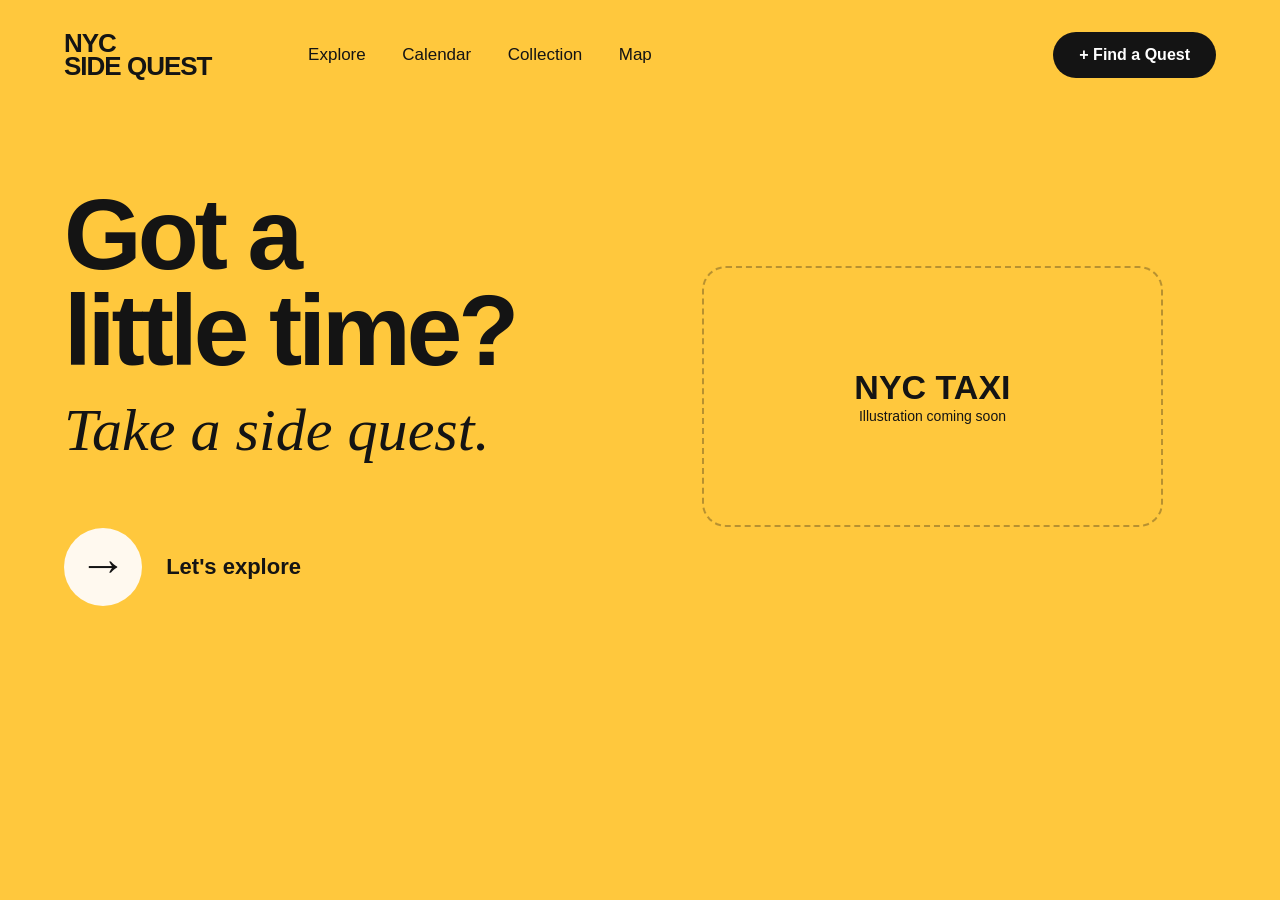
==== index.html @ efaf96ab "Replace classroom starter with NYC Side Quest Assignments 5 and 6" ====
<!doctype html>
<html lang="en">
  <head>
    <meta charset="UTF-8" />
    <meta name="viewport" content="width=device-width, initial-scale=1.0" />
    <title>NYC Side Quest | Welcome</title>
    <link rel="stylesheet" href="style.css" />
  </head>
  <body>
    <!-- START BELOW -->
     

   
<!--
SECTION INVENTORY
1. Header and Navigation
2. Welcome Hero
3. Footer
-->

<!-- HEADER -->
<header class="site-header">
  <nav class="navigation" aria-label="Main navigation">

    <!-- LOGO -->
    <a class="logo" href="index.html">
      NYC<br>SIDE QUEST
    </a>

    <!-- DESKTOP NAVIGATION -->
    <div class="desktop-nav">
      <a href="explore.html">Explore</a>
      <a href="calendar.html">Calendar</a>
      <a href="collection.html">Collection</a>
      <a href="map.html">Map</a>
    </div>

    <!-- DESKTOP ADD BUTTON -->
    <a class="add-button" href="explore.html">
      + Find a Quest
    </a>

    <!-- MOBILE SKIP -->
    <a class="mobile-skip" href="calendar.html">
      Skip
    </a>

  </nav>
</header>

<!-- WELCOME PAGE -->
<main>
  <section class="welcome">

    <!-- HEADLINE -->
    <div class="welcome-content">

      <h1>
        Got a<br>little time?
      </h1>

      <p class="handwritten">
        Take a side quest.
      </p>

      <!-- EXPLORE BUTTON -->
      <a class="explore-button" href="calendar.html">
        <span class="arrow">&rarr;</span>
        <span class="explore-label">Let's explore</span>
      </a>

    </div>

    <!-- TAXI ILLUSTRATION AREA -->
    <div class="taxi-area" aria-label="NYC taxi illustration placeholder">
      <p>NYC TAXI</p>
      <small>Illustration coming soon</small>
    </div>

  </section>
</main>



  </body>
</html>
---- style.css ----
/* === RESET === */
*,
*::before,
*::after {
  margin: 0;
  padding: 0;
  box-sizing: border-box;
}

/* START BELOW */


/* =====================================
   NYC SIDE QUEST - WELCOME PAGE
   Assignment 5
   ===================================== */

/* DESIGN TOKENS */
:root {
  --yellow: #FFC83D;
  --black: #141414;
  --cream: #FFF9EF;
}

/* BASE */

* {
  box-sizing: border-box;
}

html,
body {
  margin: 0;
  min-height: 100%;
}

body {
  background: var(--yellow);
  color: var(--black);
  font-family: Arial, Helvetica, sans-serif;
}

a {
  color: inherit;
}

/* =====================================
   DESKTOP HEADER
   ===================================== */

.site-header {
  padding: 32px 5% 16px;
  background: var(--yellow);
}

.navigation {
  position: relative;
  min-height: 75px;
}

.logo {
  display: inline-block;
  font-size: 26px;
  font-weight: 900;
  line-height: 0.9;
  letter-spacing: -1px;
  text-decoration: none;
  vertical-align: middle;
}

.desktop-nav {
  display: inline-block;
  margin-left: 8%;
  vertical-align: middle;
}

.desktop-nav a {
  display: inline-block;
  margin-right: 32px;
  font-size: 17px;
  font-weight: 500;
  text-decoration: none;
}

.desktop-nav a:hover {
  text-decoration: underline;
}

.add-button {
  float: right;
  background: var(--black);
  color: white;
  border-radius: 40px;
  padding: 14px 26px;
  text-decoration: none;
  font-size: 16px;
  font-weight: bold;
}

.mobile-skip {
  display: none;
}

/* =====================================
   DESKTOP HERO
   ===================================== */

.welcome {
  position: relative;
  padding: 64px 5% 64px;
  min-height: calc(100vh - 125px);
}

.welcome-content {
  display: inline-block;
  width: 55%;
  vertical-align: middle;
  position: relative;
  z-index: 1;
}

.welcome h1 {
  font-size: clamp(60px, 7.8vw, 124px);
  font-weight: 900;
  line-height: 0.96;
  letter-spacing: -4px;
  margin: 0 0 16px;
}

.handwritten {
  font-family: "Brush Script MT", cursive;
  font-style: italic;
  font-size: clamp(35px, 4.7vw, 76px);
  line-height: 1.15;
  margin: 0 0 64px;
}

/* EXPLORE BUTTON */

.explore-button {
  display: inline-block;
  text-decoration: none;
  color: var(--black);
  font-size: 22px;
  font-weight: bold;
}

.arrow {
  display: inline-block;
  width: 78px;
  height: 78px;
  line-height: 73px;
  text-align: center;
  background: var(--cream);
  border-radius: 50%;
  font-size: 48px;
  font-weight: normal;
  vertical-align: middle;
  margin-right: 18px;
}

.explore-label {
  vertical-align: middle;
}

/* TAXI PLACEHOLDER */

.taxi-area {
  display: inline-block;
  width: 40%;
  min-height: 260px;
  padding: 100px 16px;
  vertical-align: middle;
  text-align: center;
  border: 2px dashed rgba(20,20,20,0.3);
  border-radius: 24px;
}

.taxi-area p {
  font-size: 34px;
  font-weight: 900;
  margin: 0;
}

.taxi-area small {
  font-size: 14px;
}


/* =====================================
   SMALL DESKTOP / TABLET
   ===================================== */

@media (min-width: 769px) and (max-width: 1100px) {

  .desktop-nav {
    margin-left: 3%;
  }

  .desktop-nav a {
    margin-right: 12px;
    font-size: 14px;
  }

  .add-button {
    padding: 12px 16px;
    font-size: 13px;
  }

  .welcome-content {
    width: 57%;
  }

  .taxi-area {
    width: 37%;
  }
}

/* =====================================
   MOBILE WELCOME PAGE
   ===================================== */

@media (max-width: 768px) {

  /* HEADER */

  .site-header {
    padding: 24px 6% 0;
  }

  .navigation {
    min-height: 55px;
  }

  .logo {
    font-size: 18px;
    line-height: 0.9;
  }

  .desktop-nav,
  .add-button {
    display: none;
  }

  .mobile-skip {
    display: inline-block;
    position: absolute;
    right: 0;
    top: 4px;
    font-size: 15px;
    text-decoration: none;
  }

  /* HERO */

  .welcome {
    padding: 18px 6% 28px;
    min-height: calc(100svh - 100px);
  }

  .welcome-content {
    display: block;
    width: 100%;
    position: static;
  }

  .welcome h1 {
    font-size: clamp(44px, 12.5vw, 72px);
    line-height: 0.94;
    letter-spacing: -2px;
    margin: 0 0 12px;
  }

  .handwritten {
    font-size: clamp(30px, 8vw, 45px);
    line-height: 1.1;
    margin: 0 0 20px;
  }

  /* TAXI AREA */

  .taxi-area {
    display: block;
    width: 90%;
    min-height: 180px;
    padding: 60px 12px;
    margin: 26px auto 0;
    border-radius: 16px;
  }

  .taxi-area p {
    font-size: 23px;
  }

  .taxi-area small {
    font-size: 12px;
  }

  /* BUTTON */

  .explore-button {
    position: absolute;
    left: 6%;
    bottom: 22px;
    font-size: 18px;
  }

  .arrow {
    width: 58px;
    height: 58px;
    line-height: 54px;
    font-size: 36px;
    margin-right: 0;
  }

  .explore-label {
    display: none;
  }



} /* End mobile welcome styles. */

/* VERY SMALL PHONES */

@media (max-width: 360px) {
  .welcome h1 {
    font-size: 44px;
  }

  .handwritten {
    font-size: 29px;
  }

  .taxi-area {
    min-height: 140px;
    padding: 42px 12px;
    margin-top: 18px;
  }
}

    /* ===================================
      SECONDARY APP PAGES
      =================================== */

    .app-page {
      background-color: #F1EEE7;
      background-image: url("assets/paper-grain.svg");
      background-size: 280px 280px;
      color: #171717;
      font-family: Arial, Helvetica, sans-serif;
    }

    .app-header {
      background-color: #FFC83D;
      padding: 24px 5%;
      border-bottom: 2px solid #171717;
    }

    .app-header nav a {
      display: inline-block;
      color: #171717;
      text-decoration: none;
      font-weight: 600;
      margin-right: 24px;
      padding: 8px 0;
    }

    .app-main {
      padding: 40px 6%;
    }

    .app-main section {
      background-color: #FFFCF5;
      padding: 32px;
      margin-bottom: 24px;
      border: 1px solid #D8CBB8;
      border-radius: 20px;
    }

    .app-main h1 {
      font-size: clamp(36px, 6vw, 64px);
      line-height: 1.1;
      margin-bottom: 16px;
    }

    .app-main h2 {
      font-size: 26px;
      margin-bottom: 16px;
    }

    .app-main p {
      line-height: 1.6;
      margin-bottom: 16px;
    }

    .app-main button {
      background-color: #FFC83D;
      color: #171717;
      border: 1px solid #171717;
      border-radius: 20px;
      padding: 12px 18px;
      margin: 8px 8px 8px 0;
      font-size: 16px;
    }

    @media (max-width: 768px) {
      .app-header {
        padding: 16px 6%;
      }

      .app-header nav a {
        font-size: 13px;
        margin-right: 12px;
      }

      .app-main {
        padding: 24px 5%;
      }

      .app-main section {
        padding: 24px;
      }
    }
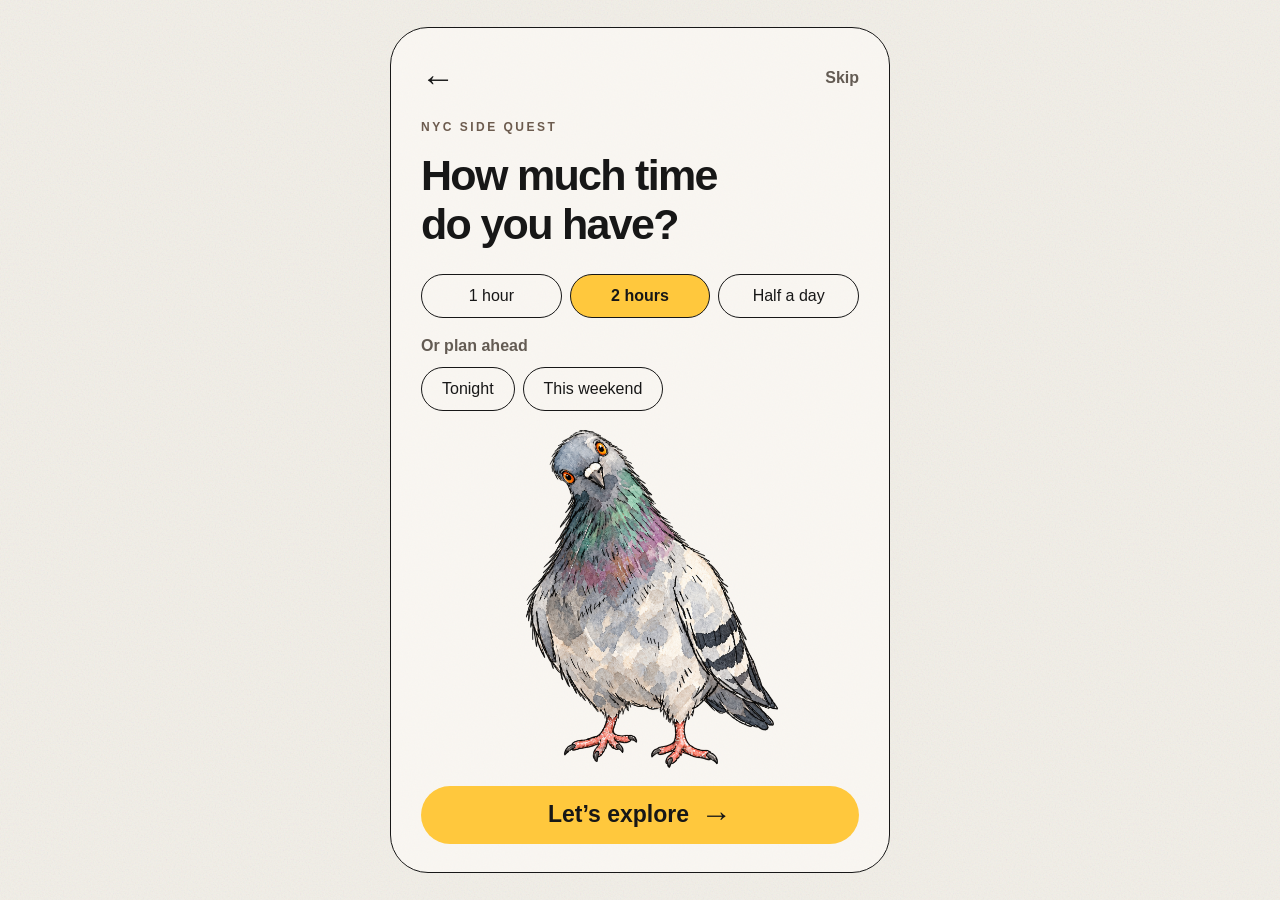
==== commit 94186486: "Build reference-based welcome and Calendar with shared Explore design tokens" ====
--- a/index.html
+++ b/index.html
@@ -1,86 +1,10 @@
 <!doctype html>
-<html lang="en">
-  <head>
-    <meta charset="UTF-8" />
-    <meta name="viewport" content="width=device-width, initial-scale=1.0" />
-    <title>NYC Side Quest | Welcome</title>
-    <link rel="stylesheet" href="style.css" />
-  </head>
-  <body>
-    <!-- START BELOW -->
-     
-
-   
-<!--
-SECTION INVENTORY
-1. Header and Navigation
-2. Welcome Hero
-3. Footer
--->
-
-<!-- HEADER -->
-<header class="site-header">
-  <nav class="navigation" aria-label="Main navigation">
-
-    <!-- LOGO -->
-    <a class="logo" href="index.html">
-      NYC<br>SIDE QUEST
-    </a>
-
-    <!-- DESKTOP NAVIGATION -->
-    <div class="desktop-nav">
-      <a href="explore.html">Explore</a>
-      <a href="calendar.html">Calendar</a>
-      <a href="collection.html">Collection</a>
-      <a href="map.html">Map</a>
-    </div>
-
-    <!-- DESKTOP ADD BUTTON -->
-    <a class="add-button" href="explore.html">
-      + Find a Quest
-    </a>
-
-    <!-- MOBILE SKIP -->
-    <a class="mobile-skip" href="calendar.html">
-      Skip
-    </a>
-
-  </nav>
-</header>
-
-<!-- WELCOME PAGE -->
-<main>
-  <section class="welcome">
-
-    <!-- HEADLINE -->
-    <div class="welcome-content">
-
-      <h1>
-        Got a<br>little time?
-      </h1>
-
-      <p class="handwritten">
-        Take a side quest.
-      </p>
-
-      <!-- EXPLORE BUTTON -->
-      <a class="explore-button" href="calendar.html">
-        <span class="arrow">&rarr;</span>
-        <span class="explore-label">Let's explore</span>
-      </a>
-
-    </div>
-
-    <!-- TAXI ILLUSTRATION AREA -->
-    <div class="taxi-area" aria-label="NYC taxi illustration placeholder">
-      <p>NYC TAXI</p>
-      <small>Illustration coming soon</small>
-    </div>
-
-  </section>
-</main>
-
-
-
-  </body>
-</html>
+<html lang="en"><head><meta charset="utf-8"><meta name="viewport" content="width=device-width, initial-scale=1, viewport-fit=cover"><meta name="theme-color" content="#F1EEE7"><title>Your free time | NYC Side Quest</title><link rel="stylesheet" href="explore.css"><link rel="stylesheet" href="pages.css"><script src="welcome.js" defer></script></head>
+<body class="welcome-page"><main class="onboarding paper-panel" aria-labelledby="welcome-title">
+<nav class="onboarding-nav" aria-label="Welcome navigation"><a href="calendar.html" aria-label="Go to calendar" class="back-link">←</a><a href="explore.html">Skip</a></nav>
+<p class="eyebrow">NYC SIDE QUEST</p><h1 id="welcome-title">How much time<br>do you have?</h1>
+<div class="onboarding-options" role="group" aria-label="Available duration"><button type="button" class="time-chip" data-choice="60" aria-pressed="false">1 hour</button><button type="button" class="time-chip is-selected" data-choice="120" aria-pressed="true">2 hours</button><button type="button" class="time-chip" data-choice="240" aria-pressed="false">Half a day</button></div>
+<p class="plan-ahead">Or plan ahead</p><div class="onboarding-options date-options" role="group" aria-label="Plan ahead"><button type="button" class="time-chip" data-choice="tonight" aria-pressed="false">Tonight</button><button type="button" class="time-chip" data-choice="weekend" aria-pressed="false">This weekend</button></div>
+<div class="welcome-art"><img src="assets/pigeon-watercolor.png" alt="A curious watercolor NYC pigeon" width="768" height="1024"></div>
+<a class="welcome-continue" id="welcome-continue" href="explore.html?time=120">Let’s explore <span aria-hidden="true">→</span></a>
+<noscript><p>Choose Let’s explore to browse two-hour activities, or Skip to use Explore’s filters.</p></noscript></main></body></html>
--- a/explore.css
+++ b/explore.css
@@ -0,0 +1,551 @@
+:root{
+  --brand-yellow:#FFC83D;
+  --paper-bg:#F1EEE7;
+  --card-bg:#FCFAF5;
+  --ink:#171717;
+  --muted:#635B53;
+  --soft-border:#D8D0C3;
+  --nav-fill:rgba(255,255,255,.35);
+  --nav-blur:20px;
+  --edge:clamp(16px,4.5vw,24px)}
+*{
+  box-sizing:border-box}
+html{
+  scroll-behavior:smooth}
+body{
+  margin:0;
+  color:var(--ink);
+  font-family:Inter,-apple-system,BlinkMacSystemFont,"Segoe UI",Arial,sans-serif;
+  background:var(--paper-bg);
+  background-image:url('assets/paper-grain.svg');
+  background-repeat:repeat;
+  background-size:280px 280px;
+  -webkit-font-smoothing:antialiased}
+button,select{
+  font:inherit}
+button{
+  cursor:pointer}
+button:focus-visible,a:focus-visible,select:focus-visible{
+  outline:3px solid #b46f00;
+  outline-offset:3px}
+button:hover{
+  filter:brightness(.98)}
+.sr-only{
+  position:absolute;
+  width:1px;
+  height:1px;
+  padding:0;
+  margin:-1px;
+  overflow:hidden;
+  clip:rect(0,0,0,0);
+  white-space:nowrap;
+  border:0}
+[hidden]{
+  display:none!important}
+.app-shell{
+  max-width:660px;
+  margin:0 auto;
+  min-height:100vh;
+  padding:calc(env(safe-area-inset-top) + 23px) var(--edge) calc(142px + env(safe-area-inset-bottom))}
+.site-header{
+  display:flex;
+  align-items:center;
+  justify-content:space-between;
+  min-height:55px;
+  margin-bottom:24px}
+.wordmark{
+  text-decoration:none;
+  color:var(--ink);
+  font-size:clamp(19px,5vw,26px);
+  font-weight:950;
+  letter-spacing:-.8px;
+  transform:rotate(-2deg);
+  display:inline-block}
+.rays{
+  font-size:27px;
+  color:#eea51c;
+  vertical-align:top;
+  margin-left:5px}
+.settings-button{
+  display:grid;
+  place-items:center;
+  width:43px;
+  height:43px;
+  border:1.5px solid var(--ink);
+  border-radius:50%;
+  background:rgba(255,255,255,.22)}
+.settings-button svg,.nav-link svg{
+  width:27px;
+  height:27px;
+  fill:none;
+  stroke:currentColor;
+  stroke-width:1.6;
+  stroke-linecap:round;
+  stroke-linejoin:round}
+.page h1{
+  font-size:clamp(34px,8vw,49px);
+  letter-spacing:-1.9px;
+  line-height:1.08;
+  margin:0;
+  font-weight:900}
+.page p{
+  color:var(--muted)}
+.paper-panel{
+  border:1px solid rgba(108,92,74,.38);
+  background:rgba(252,250,245,.58);
+  border-radius:20px}
+.eyebrow{
+  font-size:11px;
+  letter-spacing:2px;
+  color:#6c5b4e;
+  font-weight:650}
+.explore-intro{
+  position:relative;
+  min-height:121px;
+  margin:10px 0 20px}
+.explore-intro h1{
+  max-width:75%;
+  font-size:clamp(31px,8vw,47px)}
+.explore-intro p{
+  font-size:14px;
+  margin:8px 0 0;
+  max-width:76%;
+  line-height:1.45}
+.small-scribble{
+  display:block;
+  width:69px;
+  height:4px;
+  background:#e6a21c;
+  border-radius:30px;
+  margin-top:11px;
+  transform:rotate(-3deg)}
+.pigeon-doodle{
+  position:absolute;
+  right:2px;
+  top:7px;
+  font-size:49px;
+  transform:rotate(8deg)}
+.pigeon-doodle span{
+  display:block;
+  font-family:Georgia,serif;
+  font-size:10px;
+  font-style:italic;
+  line-height:1.2;
+  transform:rotate(-11deg);
+  text-align:center;
+  background:#f5e9d3;
+  padding:4px}
+.filter-panel{
+  padding:19px 16px 13px;
+  margin-bottom:14px}
+.filter-panel h2{
+  margin:0 0 12px}
+.time-buttons{
+  display:flex;
+  gap:8px;
+  flex-wrap:wrap}
+.time-chip{
+  border:1.2px solid #64534a;
+  background:rgba(252,250,245,.65);
+  color:var(--ink);
+  padding:9px 12px;
+  border-radius:100px;
+  font-size:12px;
+  min-height:38px}
+.time-chip.is-selected{
+  background:var(--brand-yellow);
+  border-color:#b97a00;
+  font-weight:700}
+.filter-footer{
+  display:flex;
+  align-items:center;
+  justify-content:space-between;
+  border-top:1px solid #d8caba;
+  margin-top:15px;
+  padding-top:13px;
+  gap:10px}
+.people-filter{
+  display:flex;
+  align-items:center;
+  min-width:0}
+.people-filter>span[aria-hidden]{
+  font-size:21px;
+  margin-right:3px}
+.people-filter select{
+  background:transparent;
+  border:0;
+  color:var(--ink);
+  max-width:150px;
+  min-width:0;
+  font-size:12px}
+.more-filter-button{
+  border:0;
+  background:transparent;
+  font-size:12px;
+  color:var(--ink);
+  white-space:nowrap}
+.more-filter-button span{
+  font-size:19px;
+  vertical-align:middle}
+.surprise-banner{
+  width:100%;
+  border:1px solid #e8b663;
+  border-radius:20px;
+  background:#ffe4ab;
+  text-align:left;
+  padding:18px 20px;
+  display:flex;
+  min-height:174px;
+  justify-content:space-between;
+  align-items:center;
+  position:relative;
+  overflow:hidden;
+  background-image:linear-gradient(130deg,#ffe5b1,#fff0ca 60%,#ffe1a4)}
+.surprise-banner>div:first-child{
+  position:relative;
+  z-index:2}
+.surprise-banner h2{
+  font-size:clamp(25px,7vw,38px);
+  letter-spacing:-1px;
+  margin:9px 0 5px;
+  font-weight:900;
+  text-decoration:underline;
+  text-decoration-color:#edac20;
+  text-decoration-thickness:4px;
+  text-underline-offset:5px}
+.surprise-banner p{
+  font-size:12px;
+  line-height:1.3;
+  color:#5b4a36;
+  margin:8px 0 6px}
+.arrow-disc{
+  display:grid;
+  place-items:center;
+  background:#ffc142;
+  width:31px;
+  height:31px;
+  border-radius:50%;
+  font-size:19px}
+.tarot-fan{
+  position:relative;
+  width:115px;
+  height:135px;
+  flex-shrink:0;
+  margin:0 8px}
+.tarot{
+  display:grid;
+  place-items:center;
+  position:absolute;
+  top:23px;
+  left:37px;
+  width:70px;
+  height:103px;
+  background:#fff4d8;
+  border:2px solid #342b24;
+  border-radius:6px;
+  color:#bd8829;
+  font-size:39px;
+  box-shadow:0 3px 0 #d8b980,inset 0 0 0 4px #fff4d8,inset 0 0 0 5px #a18c67}
+.tarot-one{
+  transform:rotate(-23deg) translateX(-25px)}
+.tarot-two{
+  transform:rotate(14deg) translateX(12px)}
+.tarot-three{
+  transform:rotate(-3deg)}
+.section-heading{
+  display:flex;
+  align-items:end;
+  justify-content:space-between;
+  gap:12px;
+  margin:24px 0 12px}
+.section-heading h2{
+  font-size:clamp(23px,6vw,31px);
+  letter-spacing:-1px;
+  margin:0;
+  line-height:1.1}
+.section-heading button{
+  border:0;
+  background:none;
+  color:#93600b;
+  font-size:12px;
+  white-space:nowrap;
+  padding:6px}
+.quest-grid{
+  display:grid;
+  grid-template-columns:repeat(2,minmax(0,1fr));
+  gap:12px}
+.quest-card{
+  min-width:0;
+  background:rgba(252,250,245,.78);
+  border:1px solid #dfd6c8;
+  border-radius:19px;
+  overflow:hidden;
+  box-shadow:0 2px 7px rgba(45,35,20,.025)}
+.quest-image{
+  height:auto;
+  aspect-ratio:4/3;
+  background:#e9dfc9;
+  position:relative;
+  overflow:hidden}
+.quest-image img{
+  width:100%;
+  height:100%;
+  object-fit:cover;
+  display:block}
+.category-sticker{
+  position:absolute;
+  top:10px;
+  left:-4px;
+  background:#f3d1ac;
+  color:#3b2d21;
+  font-size:9px;
+  letter-spacing:.9px;
+  padding:6px 10px;
+  transform:rotate(-8deg);
+  font-weight:700;
+  text-transform:uppercase;
+  box-shadow:1px 2px 3px #0001}
+.quest-card:nth-child(2n) .category-sticker{
+  background:#ede3c5;
+  transform:rotate(5deg)}
+.heart-button{
+  position:absolute;
+  top:7px;
+  right:8px;
+  background:rgba(0,0,0,.15);
+  border:none;
+  color:white;
+  text-shadow:0 1px 3px #222;
+  font-size:26px;
+  line-height:1;
+  width:30px;
+  height:30px;
+  border-radius:50%}
+.heart-button[aria-pressed="true"]{
+  color:#ffc83d}
+.quest-text{
+  padding:10px 11px 13px}
+.quest-title{
+  font-size:14px;
+  letter-spacing:-.35px;
+  font-weight:800;
+  line-height:1.25;
+  margin:0 0 5px}
+.quest-meta{
+  font-size:11px;
+  color:var(--muted);
+  margin:0;
+  line-height:1.35}
+.quest-open{
+  display:block;
+  width:100%;
+  text-align:left;
+  border:0;
+  background:none;
+  padding:0;
+  color:inherit}
+.empty-state{
+  padding:24px;
+  text-align:center}
+.bottom-bar{
+  position:fixed;
+  z-index:30;
+  bottom:calc(12px + env(safe-area-inset-bottom));
+  left:50%;
+  transform:translateX(-50%);
+  width:min(100% - 24px,620px);
+  display:flex;
+  align-items:center;
+  gap:12px}
+.bottom-nav{
+  flex:1;
+  min-width:0;
+  height:68px;
+  padding:5px;
+  display:flex;
+  align-items:center;
+  justify-content:space-between;
+  background:var(--nav-fill);
+  -webkit-backdrop-filter:blur(var(--nav-blur));
+  backdrop-filter:blur(var(--nav-blur));
+  border:1px solid rgba(255,255,255,.70);
+  border-radius:999px;
+  box-shadow:0 4px 20px rgba(40,30,20,.08)}
+.nav-link{
+  min-width:0;
+  flex:1;
+  height:58px;
+  display:flex;
+  align-items:center;
+  justify-content:center;
+  flex-direction:column;
+  gap:3px;
+  border-radius:999px;
+  color:#171717;
+  text-decoration:none;
+  font-size:10px;
+  transition:background .2s}
+.nav-link svg{
+  width:23px;
+  height:23px}
+.nav-link.is-active{
+  background:rgba(255,200,61,.78);
+  font-weight:700}
+.add-button{
+  width:66px;
+  height:66px;
+  flex:none;
+  border-radius:50%;
+  background:var(--brand-yellow);
+  border:2px solid #171717;
+  color:#171717;
+  font-size:43px;
+  line-height:1;
+  box-shadow:0 3px 10px #0001}
+.quest-dialog{
+  width:min(90vw,430px);
+  max-height:80vh;
+  border:1px solid #b5a58f;
+  border-radius:20px;
+  background:#fcfaf5;
+  padding:26px;
+  box-shadow:0 20px 65px #0004}
+.quest-dialog::backdrop{
+  background:#14100c80;
+  backdrop-filter:blur(2px)}
+.quest-dialog h2{
+  font-size:26px;
+  line-height:1.15;
+  margin:8px 0}
+.quest-dialog p{
+  color:#635b53;
+  line-height:1.5}
+.dialog-close{
+  float:right;
+  border:0;
+  background:none;
+  font-size:27px}
+.dialog-action{
+  background:#ffc83d;
+  border:1px solid #1a1a1a;
+  border-radius:99px;
+  padding:12px 20px;
+  font-weight:800;
+  margin-top:12px}
+.toast{
+  position:fixed;
+  left:50%;
+  bottom:calc(100px + env(safe-area-inset-bottom));
+  transform:translateX(-50%);
+  background:#24201a;
+  color:white;
+  border-radius:99px;
+  padding:10px 18px;
+  max-width:min(90vw,430px);
+  font-size:13px;
+  z-index:50;
+  opacity:0;
+  pointer-events:none;
+  transition:opacity .15s;
+  text-align:center}
+.toast.is-visible{
+  opacity:1}
+@media(max-width:360px){
+  .app-shell{
+  padding-left:14px;
+  padding-right:14px}
+.time-chip{
+  padding:8px 10px}
+.tarot-fan{
+  width:89px;
+  margin:0}
+.tarot{
+  width:58px;
+  height:93px;
+  left:18px}
+.bottom-bar{
+  gap:7px}
+.bottom-nav{
+  padding:3px;
+  height:62px}
+.nav-link{
+  font-size:9px;
+  height:55px}
+.nav-link svg{
+  height:21px;
+  width:21px}
+.add-button{
+  height:59px;
+  width:59px}
+}
+@media(min-width:700px){
+  .app-shell{
+  max-width:900px}
+.explore-intro h1{
+  max-width:100%}
+.quest-grid{
+  grid-template-columns:repeat(3,minmax(0,1fr))}
+.pigeon-doodle{
+  right:50px}
+}
+
+
+/* Integration/accessibility refinements. */
+.skip-link{
+  position:fixed;
+  top:8px;
+  left:8px;
+  z-index:100;
+  transform:translateY(-160%);
+  background:#ffc83d;
+  color:#171717;
+  padding:12px;
+  border-radius:10px}
+
+.skip-link:focus{
+  transform:none}
+
+.arrow-disc{
+  border:1px solid #9a6a12;
+  min-width:44px;
+  min-height:44px;
+  cursor:pointer}
+
+.time-chip,.more-filter-button,.people-filter select,.section-heading button{
+  min-height:44px}
+
+.heart-button{
+  width:44px;
+  height:44px;
+  top:4px;
+  right:4px;
+  background:rgba(252,250,245,.92);
+  color:#171717;
+  text-shadow:none}
+
+.heart-button[aria-pressed="true"]{
+  background:#ffc83d;
+  color:#171717}
+
+.quest-open{
+  min-height:60px}
+
+.dialog-close{
+  min-width:44px;
+  min-height:44px}
+
+.demo-note{
+  font-size:12px;
+  line-height:1.5;
+  margin-top:16px;
+  color:var(--muted)}
+
+@media(prefers-reduced-motion:reduce){
+  html{
+  scroll-behavior:auto}
+*,*::before,*::after{
+  transition:none!important}
+}
+
+
+.pigeon-doodle img {display:block; width:70px; height:62px}
--- a/pages.css
+++ b/pages.css
@@ -0,0 +1,52 @@
+/* Shared Explore tokens and font stack come from explore.css. */
+.welcome-page{min-height:100svh;padding:24px 16px;display:grid;place-items:center}
+.onboarding{width:min(100%,500px);padding:22px;border:1.5px solid var(--ink);border-radius:38px;background:rgba(252,250,245,.72)}
+.onboarding-nav{display:flex;justify-content:space-between;align-items:center;margin-bottom:20px}
+.onboarding-nav a{color:var(--muted);font-weight:600;text-decoration:none;min-height:44px;display:flex;align-items:center}
+.onboarding-nav .back-link{font-size:34px;color:var(--ink);min-width:44px}
+.onboarding>.eyebrow{margin:0 0 17px;font-size:12px;letter-spacing:2.5px}
+.onboarding h1{font-size:clamp(29px,7.5vw,43px);line-height:1.12;letter-spacing:-1.7px;margin:0 0 26px;font-weight:900}
+.onboarding-options{display:flex;gap:8px;flex-wrap:wrap}
+.onboarding-options .time-chip{flex:1;padding:11px 9px;font-size:clamp(12px,3.4vw,16px);border:1.3px solid var(--ink);background:transparent;white-space:nowrap}
+.onboarding-options .time-chip.is-selected{background:var(--brand-yellow);font-weight:700}
+.plan-ahead{font-size:16px;font-weight:600;color:var(--muted);margin:19px 0 12px}
+.date-options{justify-content:flex-start}.date-options .time-chip{flex:0 1 auto;padding-inline:20px}
+.welcome-art{height:clamp(240px,39svh,365px);margin:12px 0;display:flex;align-items:center;justify-content:center}
+.welcome-art img{display:block;width:100%;height:100%;object-fit:contain}
+.welcome-continue{min-height:58px;display:flex;align-items:center;justify-content:center;gap:12px;background:var(--brand-yellow);border-radius:999px;color:var(--ink);font-size:23px;font-weight:800;text-decoration:none}
+.welcome-continue span{font-size:31px}
+.calendar-intro{display:flex;align-items:end;justify-content:space-between;position:relative;min-height:112px;margin-bottom:4px}
+.calendar-intro h1{font-size:clamp(35px,8vw,49px)}
+.calendar-intro .small-scribble{width:145px;height:5px;margin:1px 0 7px 22px}
+.calendar-intro p{margin:0 0 18px;font-size:clamp(14px,3.7vw,20px)}
+.calendar-pigeon{object-fit:contain;width:100px;height:117px;transform:rotate(7deg);margin-right:9px}
+.calendar-panel{padding:19px 13px 14px;border-radius:20px}
+.month-heading{display:flex;align-items:center;justify-content:space-between;gap:4px;margin-bottom:18px}
+.month-heading h2{display:flex;align-items:baseline;gap:8px;flex-wrap:wrap;font-size:clamp(22px,5.7vw,38px);letter-spacing:-1.4px;margin:0;font-weight:900;line-height:1.1}
+.calendar-year{color:var(--muted);font-size:.65em;letter-spacing:-.5px}
+.month-controls{display:flex;flex:none;gap:0}
+.month-controls button{width:37px;min-height:44px;border:0;background:transparent;color:var(--ink);font-size:38px;line-height:1}
+.calendar-weekdays,.calendar-grid{display:grid;grid-template-columns:repeat(7,minmax(0,1fr))}
+.calendar-weekdays{font-size:clamp(9px,2.5vw,13px);color:var(--muted);padding:0 0 10px;text-align:center}
+.calendar-grid{border-top:1px solid var(--soft-border);border-left:1px solid var(--soft-border)}
+.calendar-day,.calendar-blank{min-width:0;min-height:64px;aspect-ratio:.94;border:0;border-right:1px solid var(--soft-border);border-bottom:1px solid var(--soft-border);background:transparent;position:relative;padding:7px 5px;display:flex;flex-direction:column;align-items:flex-start;justify-content:flex-start;color:var(--ink)}
+.calendar-day:hover{background:rgba(255,200,61,.13)}
+.day-number{font-size:clamp(12px,3.4vw,17px);position:relative;z-index:1;line-height:1.3}
+.demo-today:before{content:'';position:absolute;inset:-4px -6px;border:2px solid #ecaa13;border-radius:49% 44% 51% 45%;transform:rotate(-15deg)}
+.calendar-stamp{display:block;max-width:85%;width:46px;height:40px;object-fit:contain;align-self:center;margin-top:1px;position:absolute;bottom:2px;border-radius:8px}
+.emoji-stamp{position:absolute;bottom:3px;align-self:center;font-size:clamp(21px,6vw,34px);line-height:1}
+.planned-ring{display:inline-block;flex:none;width:22px;height:22px;border:3px solid #efa900;background:var(--card-bg);border-radius:50%;box-shadow:0 0 0 1px white}
+.calendar-day>.planned-ring{position:absolute;bottom:9px;align-self:center}
+.calendar-legend{display:flex;align-items:center;gap:20px;padding-top:13px;font-size:12px}
+.calendar-legend>span{display:flex;align-items:center;gap:8px}.calendar-legend img{object-fit:contain}
+.month-summary{margin-top:14px;padding:20px 18px;display:flex;align-items:center;justify-content:space-between;gap:8px;overflow:hidden;min-height:134px}
+.month-summary h2{margin:0 0 7px}.month-summary .summary-count{font-weight:800;font-size:clamp(20px,5.6vw,31px);letter-spacing:-1px;color:var(--ink);margin:0;white-space:nowrap}
+.summary-count strong{font-size:clamp(47px,13vw,72px);letter-spacing:-3px;line-height:1;vertical-align:baseline;margin-right:4px}
+.month-summary #neighborhood-count{font-size:clamp(12px,3.3vw,18px);margin:4px 0 0;color:var(--ink)}
+.month-summary>img{width:29%;height:112px;object-fit:cover;transform:rotate(-9deg);border:6px solid #f4e5cd;opacity:.85}
+.calendar-explore{display:inline-block;color:var(--ink);text-decoration:none;font-size:14px}
+@media(min-width:700px){.calendar-shell{max-width:840px}.calendar-panel{padding:26px 24px 18px}.calendar-day,.calendar-blank{min-height:93px;aspect-ratio:1.25}.calendar-stamp{width:65px;height:53px}.calendar-intro{margin-top:6px}.calendar-pigeon{height:130px;width:130px}.calendar-legend{font-size:15px}.onboarding{padding:28px 30px}.month-summary>img{width:27%;height:140px}.month-summary{min-height:174px}.onboarding-options .time-chip{font-size:16px}}
+@media(max-width:360px){.welcome-page{padding:12px}.onboarding{padding:18px 15px;border-radius:30px}.onboarding h1{letter-spacing:-1.2px}.onboarding-options{gap:6px}.date-options .time-chip{padding-inline:16px}.calendar-panel{padding:15px 9px}.calendar-intro h1{font-size:34px}.calendar-pigeon{width:75px;height:100px}.month-heading h2{font-size:21px;gap:5px}.month-controls button{width:31px}.calendar-day,.calendar-blank{min-height:59px;padding:6px 4px}.calendar-legend{gap:15px;font-size:11px}.month-summary{padding:16px 12px}.month-summary>img{height:92px}.calendar-stamp{height:32px}}
+/* Keep empty slots and date buttons at the same cell width. */
+.calendar-day,.calendar-blank{width:100%;height:clamp(64px,12vw,93px);aspect-ratio:auto}
+@media(max-width:360px){.calendar-day,.calendar-blank{height:59px}}
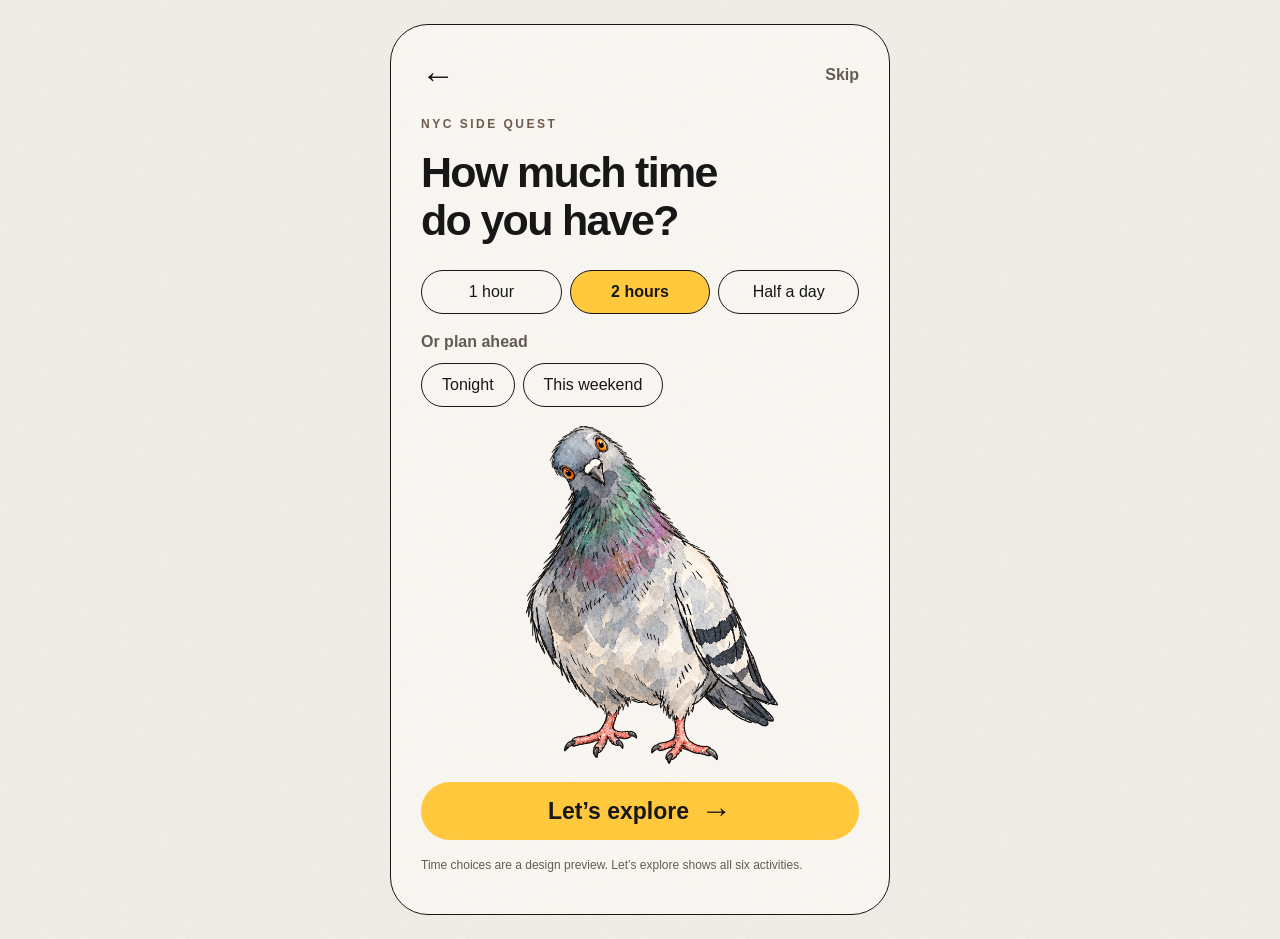
==== commit 20f7128a: "Simplify Assignment 6 to array and DOM loop; retain static design previews" ====
--- a/index.html
+++ b/index.html
@@ -1,10 +1,14 @@
 <!doctype html>
-<html lang="en"><head><meta charset="utf-8"><meta name="viewport" content="width=device-width, initial-scale=1, viewport-fit=cover"><meta name="theme-color" content="#F1EEE7"><title>Your free time | NYC Side Quest</title><link rel="stylesheet" href="explore.css"><link rel="stylesheet" href="pages.css"><script src="welcome.js" defer></script></head>
+<html lang="en"><head><meta charset="utf-8"><meta name="viewport" content="width=device-width, initial-scale=1, viewport-fit=cover"><meta name="theme-color" content="#F1EEE7"><title>Your free time | NYC Side Quest</title><link rel="stylesheet" href="explore.css"><link rel="stylesheet" href="assignment6.css"><link rel="stylesheet" href="pages.css"><script src="script.js" defer></script></head>
 <body class="welcome-page"><main class="onboarding paper-panel" aria-labelledby="welcome-title">
+<!-- BACK AND SKIP LINKS -->
 <nav class="onboarding-nav" aria-label="Welcome navigation"><a href="calendar.html" aria-label="Go to calendar" class="back-link">←</a><a href="explore.html">Skip</a></nav>
+<!-- TIME QUESTION AND CHOICES -->
 <p class="eyebrow">NYC SIDE QUEST</p><h1 id="welcome-title">How much time<br>do you have?</h1>
-<div class="onboarding-options" role="group" aria-label="Available duration"><button type="button" class="time-chip" data-choice="60" aria-pressed="false">1 hour</button><button type="button" class="time-chip is-selected" data-choice="120" aria-pressed="true">2 hours</button><button type="button" class="time-chip" data-choice="240" aria-pressed="false">Half a day</button></div>
-<p class="plan-ahead">Or plan ahead</p><div class="onboarding-options date-options" role="group" aria-label="Plan ahead"><button type="button" class="time-chip" data-choice="tonight" aria-pressed="false">Tonight</button><button type="button" class="time-chip" data-choice="weekend" aria-pressed="false">This weekend</button></div>
+<div class="onboarding-options" role="group" aria-label="Available duration"><span class="time-chip">1 hour</span><span class="time-chip is-selected">2 hours</span><span class="time-chip">Half a day</span></div>
+<p class="plan-ahead">Or plan ahead</p><div class="onboarding-options date-options" role="group" aria-label="Plan ahead"><span class="time-chip">Tonight</span><span class="time-chip">This weekend</span></div>
+<!-- PIGEON ILLUSTRATION -->
 <div class="welcome-art"><img src="assets/pigeon-watercolor.png" alt="A curious watercolor NYC pigeon" width="768" height="1024"></div>
-<a class="welcome-continue" id="welcome-continue" href="explore.html?time=120">Let’s explore <span aria-hidden="true">→</span></a>
-<noscript><p>Choose Let’s explore to browse two-hour activities, or Skip to use Explore’s filters.</p></noscript></main></body></html>+<!-- CONTINUE TO EXPLORE -->
+<a class="welcome-continue" id="welcome-continue" href="explore.html">Let’s explore <span aria-hidden="true">→</span></a>
+<p class="demo-note">Time choices are a design preview. Let’s explore shows all six activities.</p></main></body></html>
--- a/assignment6.css
+++ b/assignment6.css
@@ -0,0 +1,6 @@
+/* Small additions for the simplified Assignment 6 version. */
+span.time-chip{display:inline-flex;align-items:center;justify-content:center}
+.preview-add{display:flex;align-items:center;justify-content:center;text-decoration:none}
+.month-controls>span{display:grid;place-items:center;width:37px;height:44px;font-size:38px;line-height:1}
+.calendar-day:hover{background:transparent}
+.quest-description{font-size:12px;line-height:1.5;color:var(--muted);margin:8px 0 0}
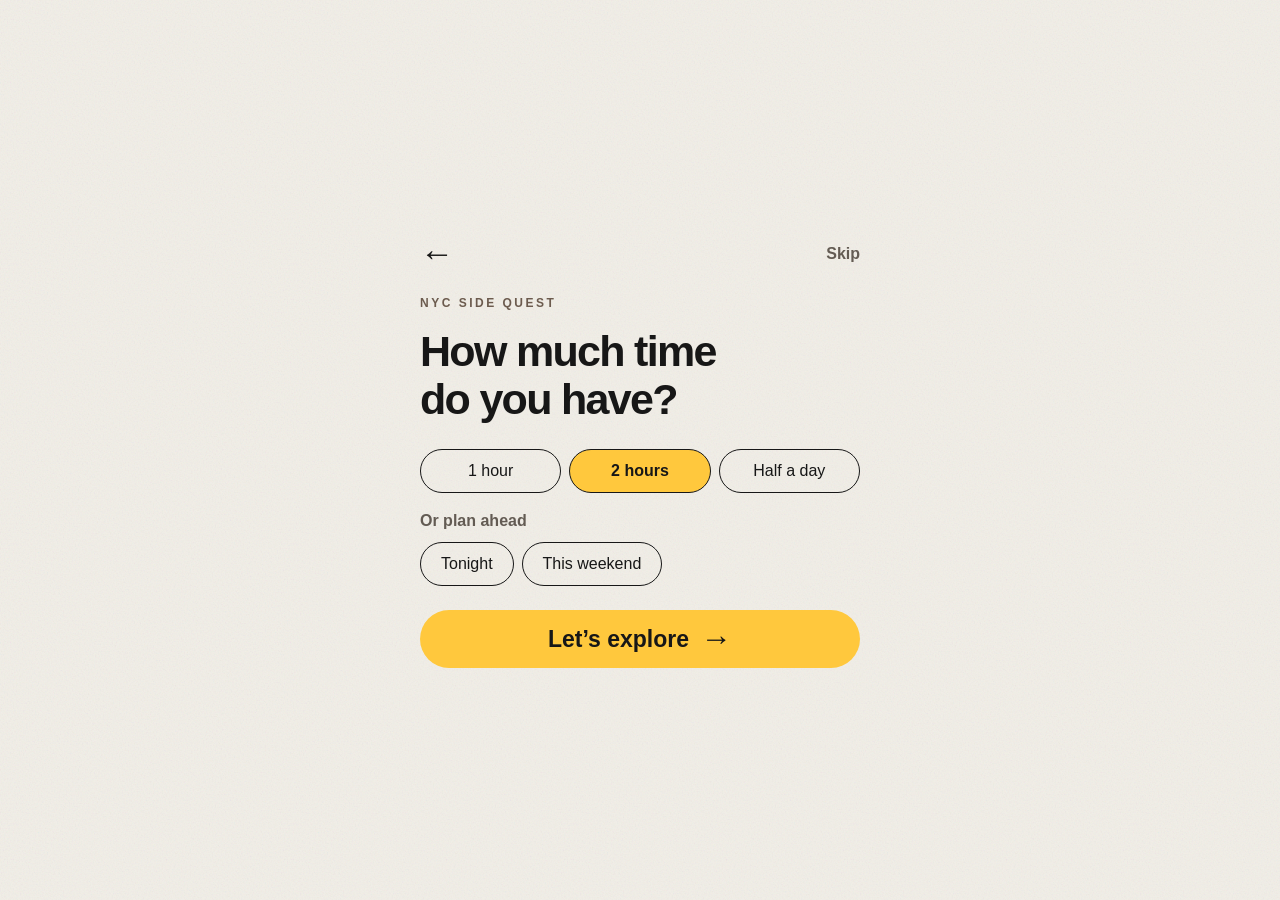
==== commit e4d6b972: "Remove content images and welcome frame; disable unfinished destinations" ====
--- a/index.html
+++ b/index.html
@@ -1,14 +1,13 @@
 <!doctype html>
-<html lang="en"><head><meta charset="utf-8"><meta name="viewport" content="width=device-width, initial-scale=1, viewport-fit=cover"><meta name="theme-color" content="#F1EEE7"><title>Your free time | NYC Side Quest</title><link rel="stylesheet" href="explore.css"><link rel="stylesheet" href="assignment6.css"><link rel="stylesheet" href="pages.css"><script src="script.js" defer></script></head>
-<body class="welcome-page"><main class="onboarding paper-panel" aria-labelledby="welcome-title">
+<html lang="en"><head><meta charset="utf-8"><meta name="viewport" content="width=device-width, initial-scale=1, viewport-fit=cover"><meta name="theme-color" content="#F1EEE7"><title>Your free time | NYC Side Quest</title><link rel="stylesheet" href="explore.css"><link rel="stylesheet" href="pages.css"><script src="script.js" defer></script></head>
+<body class="welcome-page"><main class="onboarding" aria-labelledby="welcome-title">
 <!-- BACK AND SKIP LINKS -->
 <nav class="onboarding-nav" aria-label="Welcome navigation"><a href="calendar.html" aria-label="Go to calendar" class="back-link">←</a><a href="explore.html">Skip</a></nav>
 <!-- TIME QUESTION AND CHOICES -->
 <p class="eyebrow">NYC SIDE QUEST</p><h1 id="welcome-title">How much time<br>do you have?</h1>
-<div class="onboarding-options" role="group" aria-label="Available duration"><span class="time-chip">1 hour</span><span class="time-chip is-selected">2 hours</span><span class="time-chip">Half a day</span></div>
-<p class="plan-ahead">Or plan ahead</p><div class="onboarding-options date-options" role="group" aria-label="Plan ahead"><span class="time-chip">Tonight</span><span class="time-chip">This weekend</span></div>
-<!-- PIGEON ILLUSTRATION -->
-<div class="welcome-art"><img src="assets/pigeon-watercolor.png" alt="A curious watercolor NYC pigeon" width="768" height="1024"></div>
+<div class="onboarding-options" role="group" aria-label="Available duration"><span class="time-chip" aria-disabled="true">1 hour</span><span class="time-chip is-selected" aria-disabled="true">2 hours</span><span class="time-chip" aria-disabled="true">Half a day</span></div>
+<p class="plan-ahead">Or plan ahead</p><div class="onboarding-options date-options" role="group" aria-label="Plan ahead"><span class="time-chip" aria-disabled="true">Tonight</span><span class="time-chip" aria-disabled="true">This weekend</span></div>
+
 <!-- CONTINUE TO EXPLORE -->
 <a class="welcome-continue" id="welcome-continue" href="explore.html">Let’s explore <span aria-hidden="true">→</span></a>
-<p class="demo-note">Time choices are a design preview. Let’s explore shows all six activities.</p></main></body></html>+</main></body></html>
--- a/explore.css
+++ b/explore.css
@@ -549,3 +549,15 @@
 
 
 .pigeon-doodle img {display:block; width:70px; height:62px}
+
+/* Shared preview elements and activity descriptions. */
+span.time-chip{display:inline-flex;align-items:center;justify-content:center}
+.preview-add{display:flex;align-items:center;justify-content:center;text-decoration:none}
+.quest-description{font-size:12px;line-height:1.5;color:var(--muted);margin:8px 0 0}
+
+/* Text-only cards and inactive future navigation. */
+.quest-text .category-sticker{position:static;display:inline-block;transform:none;margin:0 0 12px;font-size:9px}
+.quest-text{padding:18px 14px}
+[aria-disabled="true"],.calendar-day,.month-controls>span,.arrow-disc{cursor:default}
+.activity-count{font-size:12px;color:var(--muted)}
+.activity-count{white-space:nowrap}
--- a/pages.css
+++ b/pages.css
@@ -1,6 +1,6 @@
 /* Shared Explore tokens and font stack come from explore.css. */
 .welcome-page{min-height:100svh;padding:24px 16px;display:grid;place-items:center}
-.onboarding{width:min(100%,500px);padding:22px;border:1.5px solid var(--ink);border-radius:38px;background:rgba(252,250,245,.72)}
+.onboarding{width:min(100%,500px);padding:22px;border:0;border-radius:0;background:transparent}
 .onboarding-nav{display:flex;justify-content:space-between;align-items:center;margin-bottom:20px}
 .onboarding-nav a{color:var(--muted);font-weight:600;text-decoration:none;min-height:44px;display:flex;align-items:center}
 .onboarding-nav .back-link{font-size:34px;color:var(--ink);min-width:44px}
@@ -11,15 +11,12 @@
 .onboarding-options .time-chip.is-selected{background:var(--brand-yellow);font-weight:700}
 .plan-ahead{font-size:16px;font-weight:600;color:var(--muted);margin:19px 0 12px}
 .date-options{justify-content:flex-start}.date-options .time-chip{flex:0 1 auto;padding-inline:20px}
-.welcome-art{height:clamp(240px,39svh,365px);margin:12px 0;display:flex;align-items:center;justify-content:center}
-.welcome-art img{display:block;width:100%;height:100%;object-fit:contain}
 .welcome-continue{min-height:58px;display:flex;align-items:center;justify-content:center;gap:12px;background:var(--brand-yellow);border-radius:999px;color:var(--ink);font-size:23px;font-weight:800;text-decoration:none}
 .welcome-continue span{font-size:31px}
 .calendar-intro{display:flex;align-items:end;justify-content:space-between;position:relative;min-height:112px;margin-bottom:4px}
 .calendar-intro h1{font-size:clamp(35px,8vw,49px)}
 .calendar-intro .small-scribble{width:145px;height:5px;margin:1px 0 7px 22px}
 .calendar-intro p{margin:0 0 18px;font-size:clamp(14px,3.7vw,20px)}
-.calendar-pigeon{object-fit:contain;width:100px;height:117px;transform:rotate(7deg);margin-right:9px}
 .calendar-panel{padding:19px 13px 14px;border-radius:20px}
 .month-heading{display:flex;align-items:center;justify-content:space-between;gap:4px;margin-bottom:18px}
 .month-heading h2{display:flex;align-items:baseline;gap:8px;flex-wrap:wrap;font-size:clamp(22px,5.7vw,38px);letter-spacing:-1.4px;margin:0;font-weight:900;line-height:1.1}
@@ -33,7 +30,6 @@
 .calendar-day:hover{background:rgba(255,200,61,.13)}
 .day-number{font-size:clamp(12px,3.4vw,17px);position:relative;z-index:1;line-height:1.3}
 .demo-today:before{content:'';position:absolute;inset:-4px -6px;border:2px solid #ecaa13;border-radius:49% 44% 51% 45%;transform:rotate(-15deg)}
-.calendar-stamp{display:block;max-width:85%;width:46px;height:40px;object-fit:contain;align-self:center;margin-top:1px;position:absolute;bottom:2px;border-radius:8px}
 .emoji-stamp{position:absolute;bottom:3px;align-self:center;font-size:clamp(21px,6vw,34px);line-height:1}
 .planned-ring{display:inline-block;flex:none;width:22px;height:22px;border:3px solid #efa900;background:var(--card-bg);border-radius:50%;box-shadow:0 0 0 1px white}
 .calendar-day>.planned-ring{position:absolute;bottom:9px;align-self:center}
@@ -43,10 +39,16 @@
 .month-summary h2{margin:0 0 7px}.month-summary .summary-count{font-weight:800;font-size:clamp(20px,5.6vw,31px);letter-spacing:-1px;color:var(--ink);margin:0;white-space:nowrap}
 .summary-count strong{font-size:clamp(47px,13vw,72px);letter-spacing:-3px;line-height:1;vertical-align:baseline;margin-right:4px}
 .month-summary #neighborhood-count{font-size:clamp(12px,3.3vw,18px);margin:4px 0 0;color:var(--ink)}
-.month-summary>img{width:29%;height:112px;object-fit:cover;transform:rotate(-9deg);border:6px solid #f4e5cd;opacity:.85}
 .calendar-explore{display:inline-block;color:var(--ink);text-decoration:none;font-size:14px}
-@media(min-width:700px){.calendar-shell{max-width:840px}.calendar-panel{padding:26px 24px 18px}.calendar-day,.calendar-blank{min-height:93px;aspect-ratio:1.25}.calendar-stamp{width:65px;height:53px}.calendar-intro{margin-top:6px}.calendar-pigeon{height:130px;width:130px}.calendar-legend{font-size:15px}.onboarding{padding:28px 30px}.month-summary>img{width:27%;height:140px}.month-summary{min-height:174px}.onboarding-options .time-chip{font-size:16px}}
-@media(max-width:360px){.welcome-page{padding:12px}.onboarding{padding:18px 15px;border-radius:30px}.onboarding h1{letter-spacing:-1.2px}.onboarding-options{gap:6px}.date-options .time-chip{padding-inline:16px}.calendar-panel{padding:15px 9px}.calendar-intro h1{font-size:34px}.calendar-pigeon{width:75px;height:100px}.month-heading h2{font-size:21px;gap:5px}.month-controls button{width:31px}.calendar-day,.calendar-blank{min-height:59px;padding:6px 4px}.calendar-legend{gap:15px;font-size:11px}.month-summary{padding:16px 12px}.month-summary>img{height:92px}.calendar-stamp{height:32px}}
+@media(min-width:700px){.calendar-shell{max-width:840px}.calendar-panel{padding:26px 24px 18px}.calendar-day,.calendar-blank{min-height:93px;aspect-ratio:1.25}.calendar-intro{margin-top:6px}.calendar-legend{font-size:15px}.onboarding{padding:28px 30px}.month-summary{min-height:174px}.onboarding-options .time-chip{font-size:16px}}
+@media(max-width:360px){.welcome-page{padding:12px}.onboarding{padding:18px 15px}.onboarding h1{letter-spacing:-1.2px}.onboarding-options{gap:6px}.date-options .time-chip{padding-inline:16px}.calendar-panel{padding:15px 9px}.calendar-intro h1{font-size:34px}.month-heading h2{font-size:21px;gap:5px}.month-controls button{width:31px}.calendar-day,.calendar-blank{min-height:59px;padding:6px 4px}.calendar-legend{gap:15px;font-size:11px}.month-summary{padding:16px 12px}}
 /* Keep empty slots and date buttons at the same cell width. */
 .calendar-day,.calendar-blank{width:100%;height:clamp(64px,12vw,93px);aspect-ratio:auto}
 @media(max-width:360px){.calendar-day,.calendar-blank{height:59px}}
+
+/* Static calendar preview. */
+.month-controls>span{display:grid;place-items:center;width:37px;height:44px;font-size:38px;line-height:1}
+.calendar-day:hover{background:transparent}
+
+.completed-dot{display:inline-block;width:12px;height:12px;border-radius:50%;background:var(--brand-yellow)}
+.welcome-continue{margin-top:24px}
